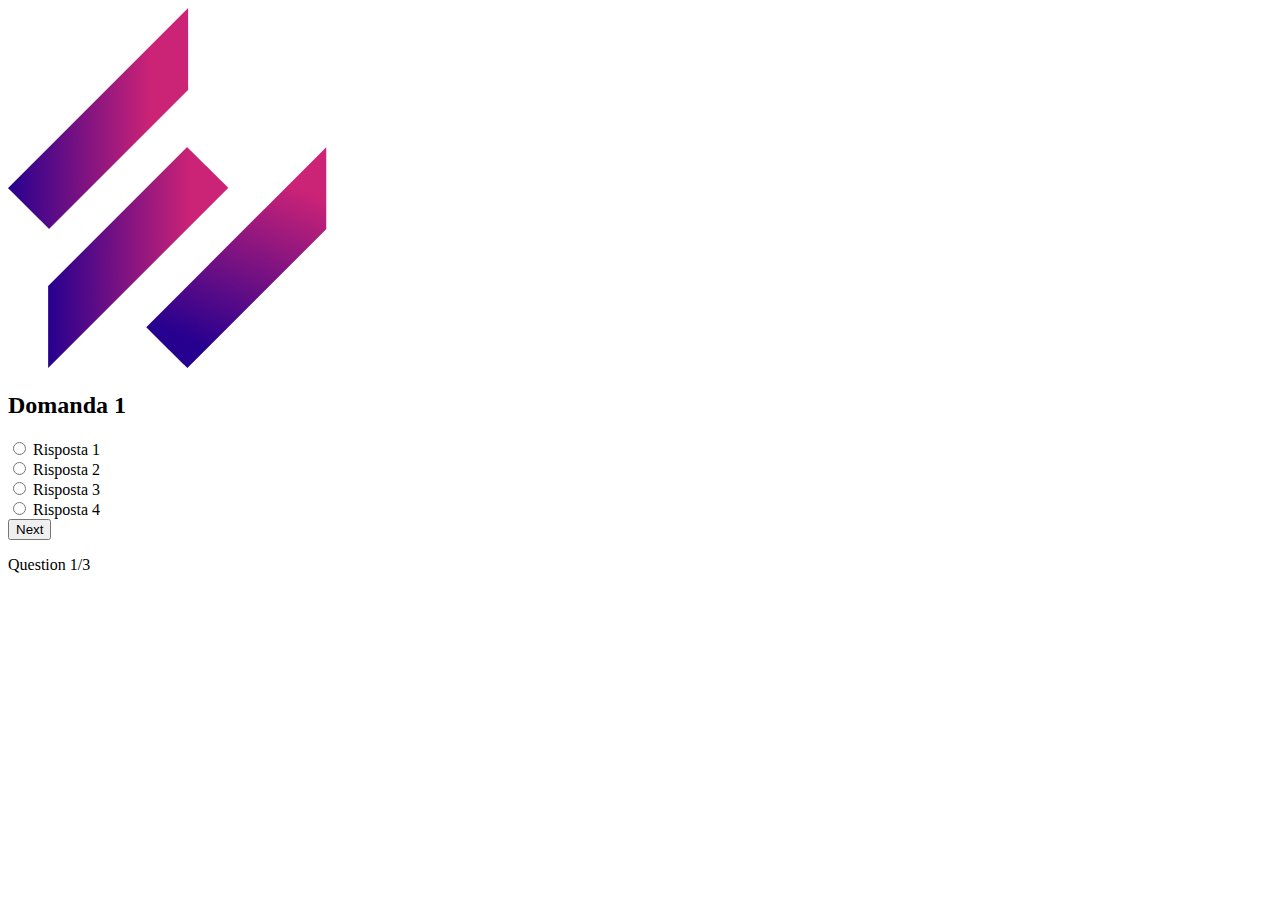
==== html/page2.html @ 61d3bb1e "Merge pull request #1 from TunaSandwichhh/feat-createHTML" ====
<!DOCTYPE html>
<html lang="en">

<head>
  <meta charset="UTF-8" />
  <meta name="viewport" content="width=device-width, initial-scale=1.0" />
  <title>Page2</title>
</head>

<body>

  <!-- LOGO E COUNTDOWN -->

  <header>
    <img src="../assets/img/epicode_logo.png" alt="Epicode logo" />
    <div class="timer"></div>
  </header>
  <main>
    <h2 id="question-txt"></h2>
    <form>

      <!-- SPAZIO PER RADIOBUTTONS CREATI DINAMICAMENTE DIRETTAMENTE SU JS -->
      
      <div class="quiz-space"></div>

      <!-- BUTTON PER FARE IL SUBMIT DELLE DOMANDE -->

      <button type="submit" id="next-button">Next</button>
    </form>
    <p id="current-question"></p>
  </main>
  <script src="../assets/js/script-page2.js"></script>
</body>

</html>
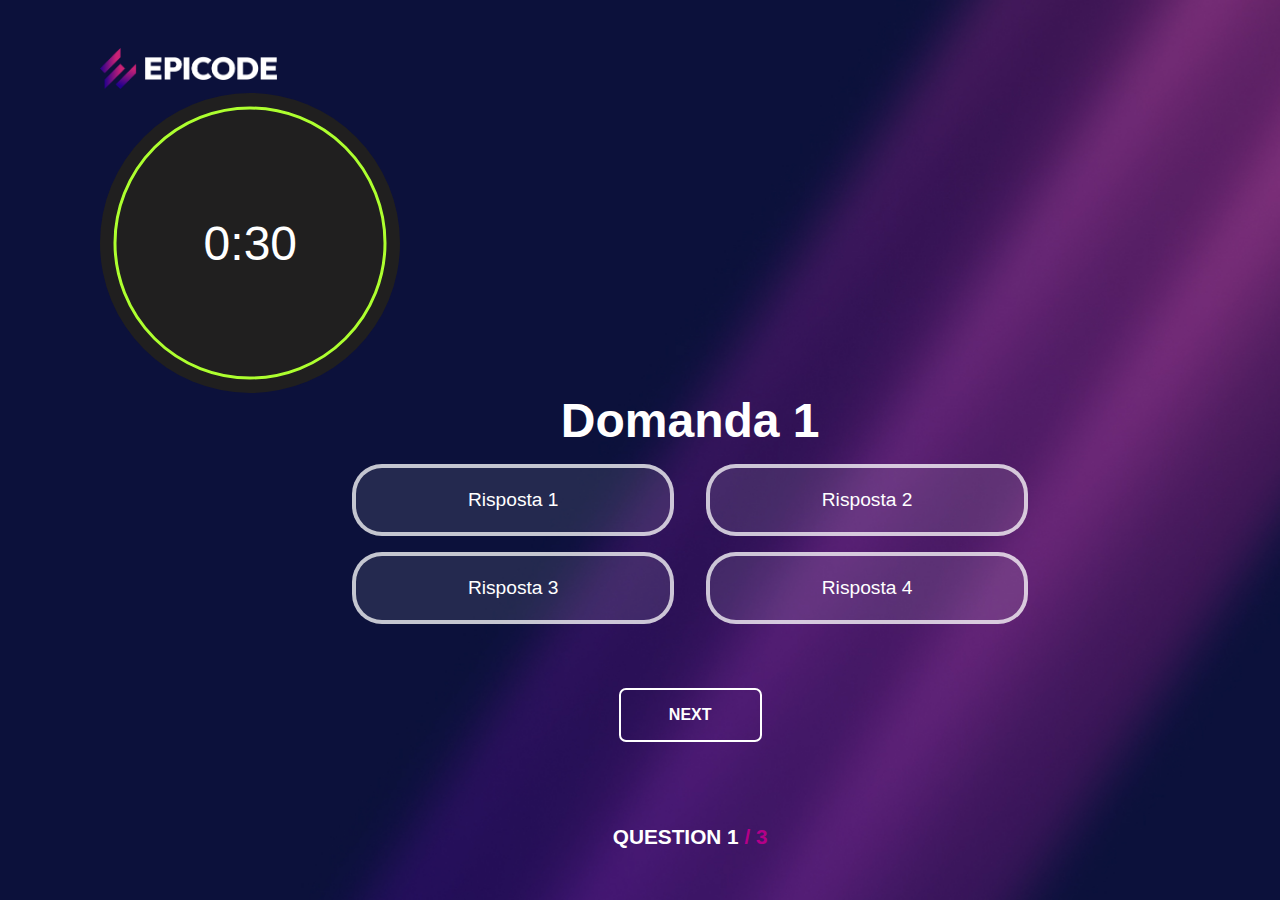
==== commit ef822871: "feat: attempt 1 implement timer" ====
--- a/html/page2.html
+++ b/html/page2.html
@@ -1,35 +1,41 @@
 <!DOCTYPE html>
 <html lang="en">
+  <head>
+    <meta charset="UTF-8" />
+    <meta name="viewport" content="width=device-width, initial-scale=1.0" />
+    <title>Benchmark - Quiz</title>
+    <link rel="preconnect" href="https://fonts.googleapis.com" />
+    <link rel="preconnect" href="https://fonts.gstatic.com" crossorigin />
+    <link
+      href="https://fonts.googleapis.com/css2?family=Inter:wght@100;300;500;700;900&family=Outfit:wght@100;300;500;700;900&display=swap"
+      rel="stylesheet"
+    />
+    <link rel="stylesheet" href="../assets/css/normalize.css" />
+    <link rel="stylesheet" href="../assets/css/style.css" />
+  </head>
 
-<head>
-  <meta charset="UTF-8" />
-  <meta name="viewport" content="width=device-width, initial-scale=1.0" />
-  <title>Page2</title>
-</head>
+  <body>
+    <!-- LOGO E COUNTDOWN -->
 
-<body>
+    <header>
+      <img src="../assets/img/epicode_logo.png" alt="Epicode logo" />
+      <div id="timer">
+        
+      </div>
+    </header>
+    <main id="page2-main">
+      <h2 id="question-txt"></h2>
+      <form id="page2-form">
+        <!-- SPAZIO PER RADIO-BUTTONS CREATI DINAMICAMENTE DIRETTAMENTE SU JS -->
 
-  <!-- LOGO E COUNTDOWN -->
+        <div class="quiz-space"></div>
 
-  <header>
-    <img src="../assets/img/epicode_logo.png" alt="Epicode logo" />
-    <div class="timer"></div>
-  </header>
-  <main>
-    <h2 id="question-txt"></h2>
-    <form>
+        <!-- BUTTON PER FARE IL SUBMIT DELLE DOMANDE -->
 
-      <!-- SPAZIO PER RADIOBUTTONS CREATI DINAMICAMENTE DIRETTAMENTE SU JS -->
-      
-      <div class="quiz-space"></div>
-
-      <!-- BUTTON PER FARE IL SUBMIT DELLE DOMANDE -->
-
-      <button type="submit" id="next-button">Next</button>
-    </form>
-    <p id="current-question"></p>
-  </main>
-  <script src="../assets/js/script-page2.js"></script>
-</body>
-
-</html>+        <button type="submit" id="next-button">Next</button>
+      </form>
+      <p id="current-question"></p>
+    </main>
+    <script src="../assets/js/script-page2.js"></script>
+  </body>
+</html>
--- a/assets/css/style.css
+++ b/assets/css/style.css
@@ -0,0 +1,389 @@
+body, html {
+    font-size: 1rem;
+    box-sizing: border-box;
+    padding-left: 4%;
+    background-image: url('../img/bg.jpg');
+    background-repeat: no-repeat;
+    background-size: cover;
+    color: white;
+    font-family: 'Outfit', sans-serif;
+    height: 100vh;
+}
+
+header {
+    padding-top: 3em;
+}
+
+header img {
+    width: 15%;
+}
+
+h1 {
+    margin-top: 1em;
+    width: 30%;
+    font-size: 5em;
+    line-height: 0.7em;
+    font-weight: 300;
+}
+
+h1 span {
+    font-weight: 700;
+}
+
+.welcome-text {
+    margin-bottom: 3em;
+}
+
+.welcome-text h4 {
+    font-size: 2em;
+    font-weight: 500;
+    color: rgb(255, 0, 196);
+    margin-bottom: 0;
+}
+
+.welcome-text p {
+    margin-top: 10px;
+    font-weight: 300;
+    width: 35%;
+}
+
+.welcome-list {
+    margin-bottom: 5em;
+}
+
+.welcome-list ul {
+    padding-left: 1em;
+}
+
+li {
+    font-weight: 300;
+}
+
+li span {
+    font-weight: 700;
+}
+
+.welcome-form {
+    display: inline-block;
+    margin-right: 25%;
+}
+
+.form-checkbox label {
+    font-weight: 300;
+}
+
+#error-message {
+    display: none;
+    color: rgb(255, 0, 196);
+}
+
+#proceed-link {
+    text-decoration: none;
+    color: rgb(28, 28, 28);
+}
+
+.proceed {
+     display: inline-block;
+    background-color: aqua;
+    text-align: center;
+    padding: 1em 3em;
+    box-shadow: 0 0px 16px 0 aqua, 0 0px 20px 0 aqua;
+}
+
+.proceed p {
+    text-transform: uppercase;
+    font-size: 1.3em;
+    font-weight: 800;
+    margin: 0;
+}
+
+/* PAGE 2 - BENCHMARK QUIZ */
+
+* {
+    margin: 0;
+    padding: 0;
+    font-family: sans-serif;
+    }
+    * {
+        margin: 0;
+        padding: 0;
+        font-family: sans-serif;
+      }
+      /* Inputs */
+      
+      .inputs {
+        .btn {
+          background-color: #333;
+          border: none;
+          color: #fff;
+          border-radius: 5px;
+          text-align: center;
+          font-size: 18px;
+          padding: 11px 20px;
+          margin: 4px 2px;
+          cursor: pointer;
+      
+          transition: all 0.3s ease-in-out;
+          &:hover {
+            background-color: #45a049;
+          }
+          &:active {
+            background-color: #225624;
+          }
+        }
+        #time-input {
+          width: 100px;
+          height: 30px;
+          border-radius: 5px;
+          border: 1px solid lightgray;
+          padding: 5px;
+          font-size: 18px;
+        }
+      }
+      
+      .base-timer {
+        position: relative;
+        width: 300px;
+        height: 300px;
+      }
+      .base-timer__svg {
+        transform: scale(-1);
+        background-color: #201f1f;
+        border-radius: 50%;
+        
+      }
+      
+      .base-timer__circle {
+        fill: none;
+        stroke: none;
+      }
+      .base-timer__path-elapsed {
+        stroke-width: 7px;
+        stroke-linecap: round;
+      }
+      .base-timer__path-remaining {
+        transform: rotate(90deg);
+        transform-origin: center;
+        transition: 1s linear all;
+        fill-rule: nonzero;
+        stroke: currentColor;
+      }
+      
+      .base-timer__path-remaining.green {
+        color: greenyellow;
+      }
+      .base-timer__path-remaining.orange {
+        color: orange;
+      }
+      .base-timer__path-remaining.red {
+        color: red;
+      }
+      
+      .base-timer__label {
+        position: absolute;
+        top: 0;
+        display: flex;
+        align-items: center;
+        justify-content: center;
+        font-size: 48px;
+        width: 300px;
+        height: 300px;
+      }
+
+
+
+
+
+#page2-main, #page2-form {
+    text-align: center;
+}
+
+#question-txt {
+    font-size: 3em;
+}
+
+#page2-form, .quiz-space  {
+    margin: 0 auto;
+}
+
+
+
+.quiz-space {
+    width: 60%;
+}
+
+.answer-option {
+    display: inline-block;
+    width: 50%
+
+}
+
+.answer-option label {
+    display: block;
+    text-align: center;
+    background-color: rgba(255, 255, 255, 0.1);
+    color: white; 
+    margin: 1rem; 
+    margin-bottom: 0;
+    cursor: pointer;
+    padding: 1.3rem 0.1rem;
+    border: 2px solid transparent; 
+    border-radius: 30px;
+    font-size: 1.2em;
+    border: 4px solid rgba(255, 255, 255, 0.732);
+
+}
+
+.answer-option label:hover{
+    background-color: rgba(255, 255, 255, 0.206);
+}
+
+
+.answer-option input[type="radio"] {
+    display: none;
+}
+
+.answer-option input:checked + label {
+    background-color: #B40088; 
+    color: white; 
+    border: 4px solid rgba(255, 255, 255, 0.732);
+}
+
+#next-button {
+    margin-top: 4em;
+    padding: 1em 3em;
+    font-weight: 900;
+    text-transform: uppercase;
+    background-color: transparent;
+    border: solid 2px white;
+    color: white;
+    cursor: pointer;
+    border-radius: 7px;
+}
+
+#next-button:hover {
+    background-color: rgba(255, 255, 255, 0.124);
+}
+
+#current-question {
+    margin-top: 4em;
+    text-transform: uppercase;
+    font-size: 1.3em;
+    font-weight: 700;
+}
+
+#purple-txt {
+    color: #B40088;
+}
+
+/* PAGE 3 */
+
+#page3-main {
+    text-align: center;
+}
+
+#textComment {
+    display: none;
+}
+
+.title h2 {
+    font-size: 3.5em;
+    margin: 0.5em 0 0 0;
+}
+
+.title p {
+    font-size: 2em;
+    font-weight: 200;
+    margin-top: 0;
+}
+
+#correct-space, #result-message-graph, #wrong-space {
+    display: inline-block;
+}
+
+#result-message-graph{
+    width: 40%;
+}
+
+#correct-space{
+    text-align: left;
+}
+
+#wrong-space{
+    text-align: right;
+    color: rgba(255, 255, 255, 0.745);
+}
+
+#correct-space,  #wrong-space {
+    width: 20%;
+}
+
+#correct-space p:first-child, #wrong-space p:first-child {
+    font-size: 3em;
+    font-weight: 300;
+    margin-bottom: 0;
+}
+
+#percentage-correct, #percentage-wrong{
+    display: block;
+    font-weight: 700;
+    margin: 0;
+}
+
+#total-correct, #total-wrong {
+    margin: 0;
+    font-size: 1.2em;
+    font-weight: 300;
+}
+
+
+#textResult {
+    font-size: 1.2em;
+}
+
+#textResult span {
+    display: block;
+    color: aqua;
+}
+
+#textComment {
+    margin: 0 auto;
+    width: 31%;
+    font-size: 0.9em;
+    font-weight: 100;
+}
+
+
+#rateUs {
+    text-decoration: none;
+}
+
+.rate-button {
+    width: 14%;
+    margin: 0 auto;
+    margin-top: 5em;
+    border: solid 2px white;
+
+
+}
+
+.rate-button p {
+    font-size: 1.4em;
+    font-weight: 700;
+    color: white;
+    text-transform: uppercase;
+}
+
+.rate-button:hover {
+    background: rgba(255, 255, 255, 0.124);
+}
+
+/* PAGE 4 */
+
+.checked {
+    fill: #B40088;
+}
+
+#error-message-p4 {
+    display: none;
+}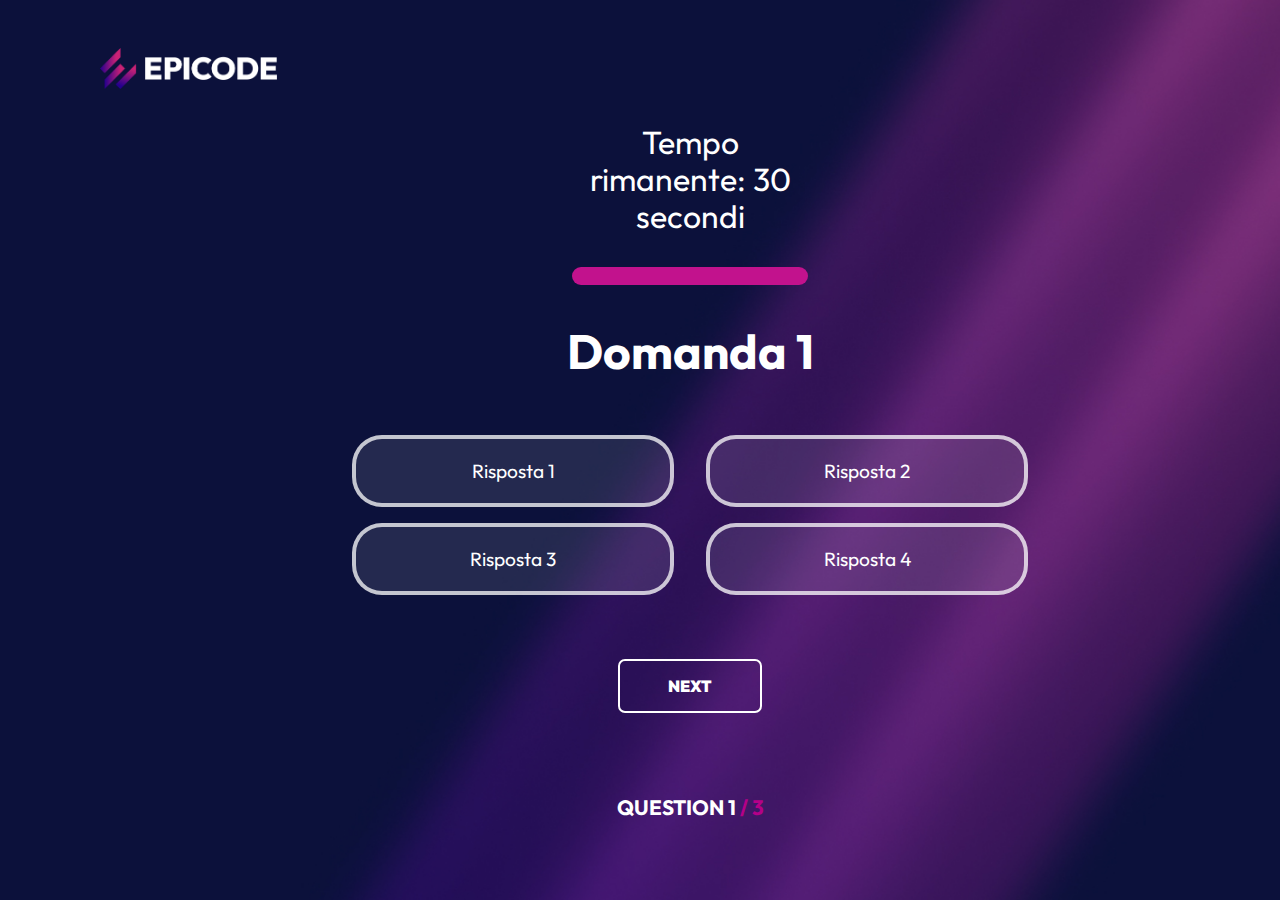
==== commit 4832256d: "Feat: implemented timer animation" ====
--- a/html/page2.html
+++ b/html/page2.html
@@ -19,11 +19,12 @@
 
     <header>
       <img src="../assets/img/epicode_logo.png" alt="Epicode logo" />
-      <div id="timer">
-        
-      </div>
     </header>
     <main id="page2-main">
+      <div class="timer-div">
+        <div class="timer"></div>
+        <div class="progress-bar"></div>
+      </div>
       <h2 id="question-txt"></h2>
       <form id="page2-form">
         <!-- SPAZIO PER RADIO-BUTTONS CREATI DINAMICAMENTE DIRETTAMENTE SU JS -->
--- a/assets/css/style.css
+++ b/assets/css/style.css
@@ -99,100 +99,20 @@
 
 /* PAGE 2 - BENCHMARK QUIZ */
 
-* {
-    margin: 0;
-    padding: 0;
-    font-family: sans-serif;
-    }
-    * {
-        margin: 0;
-        padding: 0;
-        font-family: sans-serif;
-      }
-      /* Inputs */
-      
-      .inputs {
-        .btn {
-          background-color: #333;
-          border: none;
-          color: #fff;
-          border-radius: 5px;
-          text-align: center;
-          font-size: 18px;
-          padding: 11px 20px;
-          margin: 4px 2px;
-          cursor: pointer;
-      
-          transition: all 0.3s ease-in-out;
-          &:hover {
-            background-color: #45a049;
-          }
-          &:active {
-            background-color: #225624;
-          }
-        }
-        #time-input {
-          width: 100px;
-          height: 30px;
-          border-radius: 5px;
-          border: 1px solid lightgray;
-          padding: 5px;
-          font-size: 18px;
-        }
-      }
-      
-      .base-timer {
-        position: relative;
-        width: 300px;
-        height: 300px;
-      }
-      .base-timer__svg {
-        transform: scale(-1);
-        background-color: #201f1f;
-        border-radius: 50%;
-        
-      }
-      
-      .base-timer__circle {
-        fill: none;
-        stroke: none;
-      }
-      .base-timer__path-elapsed {
-        stroke-width: 7px;
-        stroke-linecap: round;
-      }
-      .base-timer__path-remaining {
-        transform: rotate(90deg);
-        transform-origin: center;
-        transition: 1s linear all;
-        fill-rule: nonzero;
-        stroke: currentColor;
-      }
-      
-      .base-timer__path-remaining.green {
-        color: greenyellow;
-      }
-      .base-timer__path-remaining.orange {
-        color: orange;
-      }
-      .base-timer__path-remaining.red {
-        color: red;
-      }
-      
-      .base-timer__label {
-        position: absolute;
-        top: 0;
-        display: flex;
-        align-items: center;
-        justify-content: center;
-        font-size: 48px;
-        width: 300px;
-        height: 300px;
-      }
-
-
-
-
+.timer-div {
+    margin: 0 auto;
+    width: 20%;
+}
+
+.timer p {
+    font-size: 2em;
+}
+
+.progress-bar {
+    background-color: #C2128D;
+    height: 2vh;
+    border-radius: 20px;
+}
 
 #page2-main, #page2-form {
     text-align: center;
@@ -380,10 +300,82 @@
 
 /* PAGE 4 */
 
-.checked {
-    fill: #B40088;
+#p4-main {
+    text-align: center;
+}
+
+#feedback-title {
+    margin: 0 auto;
+    width: 43%;
+}
+
+#feedback-title h2 {
+    font-size: 3em;
+    margin-bottom: 0;
+}
+
+#feedback-title p {
+    font-size: 1.5em;
+    font-weight: 300;
+}
+
+svg {
+    width: 5%;
+    height: 15vh;
+}
+
+#feedback > p {
+    font-size: 1.8em;
+    font-weight: 300;
+    margin-bottom: 2em;
+}
+
+#feedback-input-div {
+    margin: 0 auto;
+    width: 53%;
+    border-bottom: solid 2px #C2128D;
+    text-align: left;
+    padding-left: 30px;
+    padding-bottom: 10px;
+}
+
+#feedback-txt {
+    background-color: transparent;
+    border: none;
+    width: 90%;
+    font-size: 1.2em;
+    color: white;
+}
+
+#feedback-txt {
+    outline: none;
 }
 
 #error-message-p4 {
     display: none;
+    color: #C2128D;
+    margin-top: 5px;
+    font-size: 1.2em;
+    margin-bottom: 0;
+}
+
+#moreInfo {
+    text-decoration: none;
+    color: #0A1C44;
+}
+
+#more-info-div {
+    width: 10%;
+    margin: 0 auto;
+    margin-top: 3em;
+    background-color: aqua;
+    padding: 1em 3em;
+    box-shadow: 0 0px 16px 0 aqua, 0 0px 20px 0 aqua;
+}
+
+#more-info-div p {
+    margin: 0;
+    text-transform: uppercase;
+    font-weight: 800;
+    font-size: 1.2em;
 }